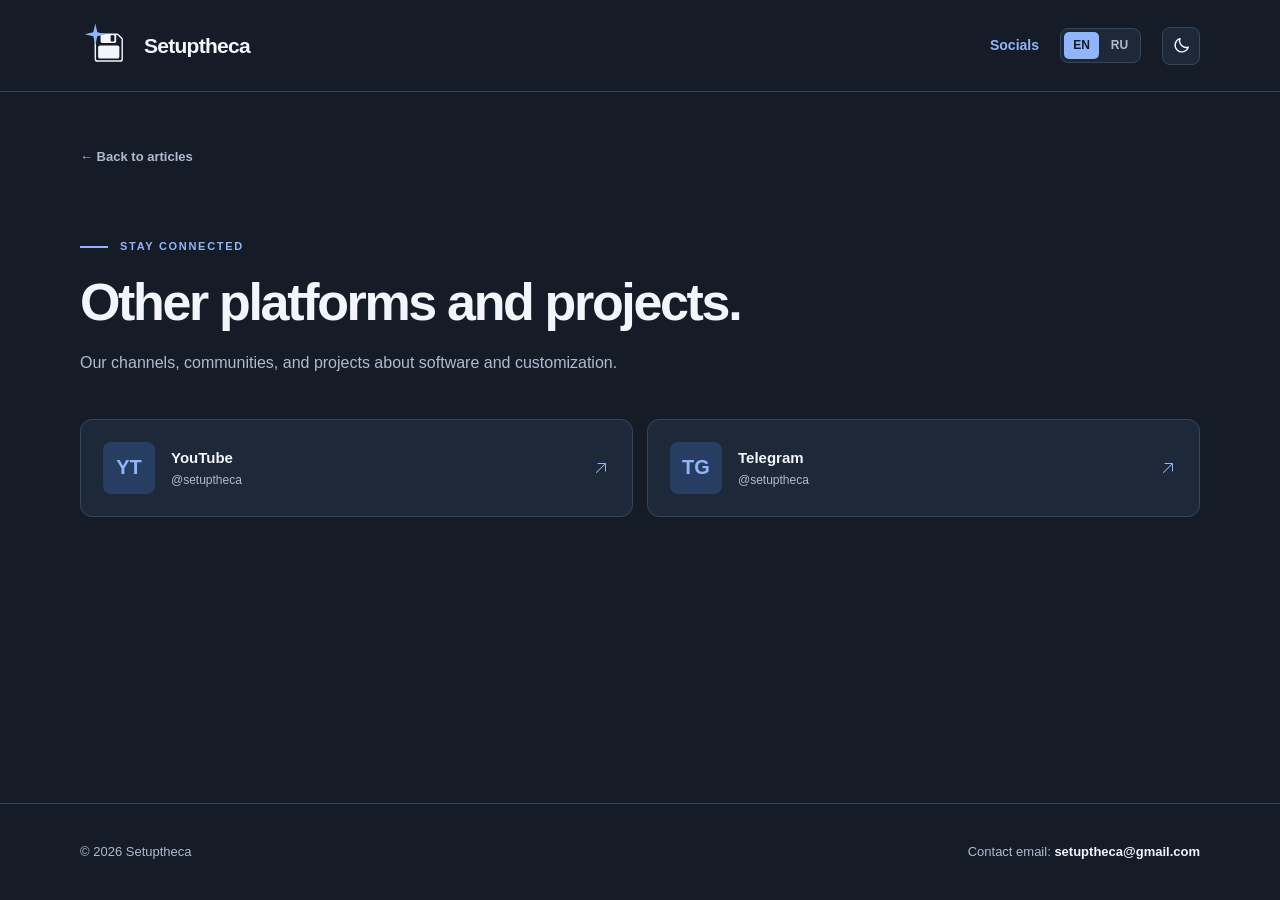
==== socials.html @ 91f32d98 "Publish initial empty Setuptheca site for GitHub Pages" ====
<!doctype html>
<html lang="en" data-theme="dark">
  <head>
    <meta charset="utf-8">
    <meta name="viewport" content="width=device-width, initial-scale=1">
    <meta name="theme-color" content="#151C28">
    <meta name="description" content="Find Setuptheca on YouTube, Telegram, and other platforms.">
    <title>Socials · Setuptheca</title>
    <link rel="icon" type="image/svg+xml" href="./assets/star.svg">
    <link rel="stylesheet" href="./assets/styles.css">
    <script type="module" src="./assets/app.js"></script>
  </head>
  <body data-page="socials">
    <a class="skip-link" href="#main" data-i18n="skipContent">Skip to content</a>
    <header class="site-header"><div class="container header-inner">
      <a class="brand" href="./" aria-label="Setuptheca, home"><span class="brand-icon"><img class="brand-image logo-light" src="./assets/logo-light.svg" alt="" width="48" height="48"><img class="brand-image logo-dark" src="./assets/logo-dark.svg" alt="" width="48" height="48"></span><span class="brand-name" data-i18n="brand">Setuptheca</span></a>
      <nav class="header-nav" aria-label="Main navigation"><a class="nav-link is-current" href="./socials.html" aria-current="page" data-i18n="socials">Socials</a><div class="language-switch" role="group" aria-label="Language"><button type="button" class="language-button" data-lang="en" aria-pressed="true">EN</button><span aria-hidden="true" class="language-divider"></span><button type="button" class="language-button" data-lang="ru" aria-pressed="false">RU</button></div><button type="button" class="theme-button" id="themeButton" aria-label="Switch to light theme" title="Switch theme"><svg class="theme-sun" aria-hidden="true" viewBox="0 0 24 24" fill="none" stroke="currentColor" stroke-width="1.8" stroke-linecap="round"><circle cx="12" cy="12" r="4"/><path d="M12 2v2m0 16v2M4.93 4.93l1.42 1.42m11.3 11.3 1.42 1.42M2 12h2m16 0h2M4.93 19.07l1.42-1.42m11.3-11.3 1.42-1.42"/></svg><svg class="theme-moon" aria-hidden="true" viewBox="0 0 24 24" fill="none" stroke="currentColor" stroke-width="1.8" stroke-linecap="round" stroke-linejoin="round"><path d="M20.6 14A8.5 8.5 0 0 1 10 3.4 8.5 8.5 0 1 0 20.6 14Z"/></svg></button></nav>
    </div></header>
    <main id="main" class="container secondary-main">
      <a class="back-link" href="./" data-i18n="backToGuides">← Back to articles</a>
      <p class="eyebrow"><span class="eyebrow-line" aria-hidden="true"></span><span data-i18n="connectKicker">STAY CONNECTED</span></p>
      <h1 class="secondary-title" data-i18n="socialsTitle">Other platforms and projects.</h1>
      <p class="secondary-description" data-i18n="socialsDescription">Our channels, communities, and projects about software and customization.</p>
      <div class="social-grid" id="socialGrid"></div>
    </main>
    <footer class="site-footer"><div class="container footer-inner"><span class="copyright">© <span id="copyrightYear">2026</span> <span data-i18n="brand">Setuptheca</span></span><span class="footer-contact"><span data-i18n="contactLabel">Contact:</span> <a href="mailto:setuptheca@gmail.com">setuptheca@gmail.com</a></span></div></footer>
  </body>
</html>
---- assets/styles.css ----
:root {
  color-scheme: light;
  --background: #F5F3ED;
  --surface: #FFFFFF;
  --surface-alt: #EBF0F7;
  --text: #202530;
  --muted: #636C7B;
  --border: #CFD6E0;
  --accent: #315EC7;
  --accent-soft: #E2EAFE;
  --on-accent: #FFFFFF;
  --page-width: 1120px;
}

html[data-theme="dark"] {
  color-scheme: dark;
  --background: #151C28;
  --surface: #1D2938;
  --surface-alt: #253346;
  --text: #F2F5FA;
  --muted: #AFBBCE;
  --border: #36465B;
  --accent: #91B5FA;
  --accent-soft: #283D62;
  --on-accent: #151C28;
}

*, *::before, *::after { box-sizing: border-box; }
html { scroll-behavior: smooth; }
body { margin: 0; min-height: 100vh; display: flex; flex-direction: column; color: var(--text); background: var(--background); font-family: Inter, -apple-system, BlinkMacSystemFont, "Segoe UI", Arial, sans-serif; font-size: 16px; line-height: 1.55; }
a { color: inherit; text-decoration: none; }
button, input, select { font: inherit; }
button { cursor: pointer; }
button:disabled { cursor: not-allowed; }
:focus-visible { outline: 3px solid var(--accent); outline-offset: 3px; }
::selection { background: var(--accent-soft); color: var(--text); }
.container { width: min(var(--page-width), calc(100% - 64px)); margin-inline: auto; }
.visually-hidden { position: absolute; width: 1px; height: 1px; overflow: hidden; clip-path: inset(50%); white-space: nowrap; }
.skip-link { position: fixed; z-index: 50; top: -80px; left: 16px; padding: 10px 14px; color: var(--on-accent); background: var(--accent); border-radius: 8px; }
.skip-link:focus { top: 12px; }

/* Header */
.site-header { border-bottom: 1px solid var(--border); background: var(--background); }
.header-inner { min-height: 91px; display: flex; justify-content: space-between; align-items: center; gap: 24px; }
.brand { display: inline-flex; gap: 10px; align-items: center; min-width: 0; flex-shrink: 0; }
.brand-icon { position: relative; width: 54px; height: 54px; display: block; flex-shrink: 0; overflow: hidden; border-radius: 6px; }
.brand-image { position: absolute; top: -3px; left: -3px; width: 60px; height: 60px; }
.logo-dark { display: none; }
html[data-theme="dark"] .logo-light { display: none; }
html[data-theme="dark"] .logo-dark { display: block; }
.brand-name { font-weight: 700; font-size: 21px; line-height: 1.2; letter-spacing: -.035em; white-space: nowrap; }
.header-nav { display: flex; align-items: center; gap: 21px; }
.nav-link { font-size: 14px; font-weight: 600; color: var(--muted); transition: color .16s; }
.nav-link:hover, .nav-link.is-current { color: var(--accent); }
.support-link { display: inline-flex; align-items: center; gap: 8px; padding: 9px 13px; border: 1px solid var(--border); border-radius: 8px; font-size: 14px; font-weight: 600; background: var(--surface); transition: border-color .16s, color .16s; }
.support-link:hover, .support-link.is-current { border-color: var(--accent); color: var(--accent); }
.support-link svg { width: 18px; height: 18px; }
.language-switch { display: inline-flex; align-items: center; gap: 3px; border: 1px solid var(--border); border-radius: 8px; padding: 3px; background: var(--surface); }
.language-button { min-width: 35px; padding: 5px 6px; border: 0; border-radius: 5px; background: transparent; color: var(--muted); font-size: 12px; line-height: 1.4; font-weight: 700; }
.language-button[aria-pressed="true"] { color: var(--on-accent); background: var(--accent); }
.language-divider { display: none; }
.theme-button { width: 38px; height: 38px; display: grid; place-items: center; padding: 0; border: 1px solid var(--border); background: var(--surface); border-radius: 8px; color: var(--text); }
.theme-button:hover { border-color: var(--accent); color: var(--accent); }
.theme-button svg { width: 19px; height: 19px; }
.theme-moon { display: none; }
html[data-theme="dark"] .theme-sun { display: none; }
html[data-theme="dark"] .theme-moon { display: block; }

/* Compact catalog introduction */
.intro { padding: 35px 0 22px; }
.intro h1 { max-width: 650px; margin: 0; font-size: clamp(25px, 3vw, 32px); line-height: 1.25; letter-spacing: -.035em; font-weight: 700; }
.intro-description { max-width: 680px; margin: 7px 0 0; font-size: 14px; line-height: 1.6; color: var(--muted); }
.eyebrow { display: flex; gap: 12px; align-items: center; margin: 0 0 24px; color: var(--accent); font-size: 11px; line-height: 1.4; font-weight: 700; letter-spacing: .155em; }
.eyebrow-line { width: 28px; height: 2px; flex-shrink: 0; background: var(--accent); }
/* Search, filter, sort */
.catalog { padding: 18px 0 95px; min-height: 490px; }
.catalog-heading { display: flex; justify-content: space-between; align-items: flex-end; flex-wrap: wrap; gap: 16px; margin-bottom: 19px; }
.section-kicker { margin: 0 0 6px; color: var(--accent); font-size: 11px; font-weight: 700; letter-spacing: .15em; }
.catalog-heading h2 { font-size: 29px; font-weight: 700; letter-spacing: -.038em; line-height: 1.25; margin: 0; }
.sort-group { display: inline-flex; align-items: center; gap: 12px; }
.sort-group label { font-size: 13px; font-weight: 500; color: var(--muted); white-space: nowrap; }
.sort-select { max-width: 160px; color: var(--text); background: var(--surface); padding: 8px 28px 8px 11px; border: 1px solid var(--border); border-radius: 8px; font-size: 13px; cursor: pointer; }
.search-row { display: flex; align-items: center; gap: 18px; }
.search-field { flex: 1 1 auto; display: flex; align-items: center; gap: 13px; height: 52px; padding: 0 16px; background: var(--surface); border: 1px solid var(--border); border-radius: 9px; transition: border-color .16s; }
.search-field:focus-within { border-color: var(--accent); outline: 1px solid var(--accent); }
.search-field svg { flex: 0 0 20px; width: 20px; height: 20px; color: var(--muted); }
.search-field input { flex: 1; min-width: 0; width: 100%; background: transparent; color: var(--text); border: 0; outline: 0; font-size: 14px; }
.search-field input::placeholder { color: var(--muted); opacity: .9; }
.search-field input::-webkit-search-cancel-button { cursor: pointer; }
.search-hint { font-family: "JetBrains Mono", ui-monospace, monospace; font-size: 12px; line-height: 1; color: var(--muted); padding: 4px 7px; background: var(--surface-alt); border: 1px solid var(--border); border-radius: 4px; }
.results-count { flex: 0 0 175px; margin: 0; text-align: right; color: var(--muted); font-size: 13px; font-variant-numeric: tabular-nums; }
.filter-row { display: flex; flex-wrap: wrap; gap: 8px; margin: 20px 0 30px; }
.category-button { padding: 7px 13px; border-radius: 7px; font-size: 13px; font-weight: 500; line-height: 1.4; color: var(--muted); background: var(--surface); border: 1px solid var(--border); transition: border-color .16s, color .16s; }
.category-button:hover { color: var(--text); border-color: var(--accent); }
.category-button[aria-pressed="true"] { color: var(--on-accent); background: var(--accent); border-color: var(--accent); }

/* Cards */
.cards-grid { display: grid; grid-template-columns: repeat(3, minmax(0, 1fr)); gap: 24px; }
.guide-card { min-width: 0; display: flex; flex-direction: column; overflow: hidden; border: 1px solid var(--border); background: var(--surface); border-radius: 12px; transition: border-color .16s, transform .16s; }
.guide-card:hover { border-color: var(--accent); transform: translateY(-3px); }
.guide-card:focus-within { border-color: var(--accent); }
.guide-card > a { display: flex; flex-direction: column; flex: 1; min-width: 0; }
.card-media { position: relative; width: 100%; aspect-ratio: 16 / 9; overflow: hidden; background: #253346; color: #F2F5FA; display: flex; flex-direction: column; justify-content: space-between; padding: 15px 18px; }
.card-media.variant-light { background: #E2EAFE; color: #202530; }
.card-media.variant-paper { background: #EBF0F7; color: #202530; }
.card-media.variant-dark { background: #253346; color: #F2F5FA; }
.card-media.variant-deep { background: #151C28; color: #F2F5FA; }
.card-media::before { content: ""; position: absolute; top: 13%; bottom: 14%; right: 21%; width: 1px; background: currentColor; opacity: .17; transform: rotate(-28deg); }
.cover-top, .cover-bottom { position: relative; z-index: 1; display: flex; justify-content: space-between; align-items: center; gap: 8px; font-family: "JetBrains Mono", ui-monospace, monospace; font-size: 9px; font-weight: 600; letter-spacing: .09em; opacity: .75; }
.cover-top .cover-number { opacity: .75; font-variant-numeric: tabular-nums; }
.cover-middle { position: relative; z-index: 1; display: flex; justify-content: space-between; align-items: center; gap: 6px; }
.cover-title { display: block; max-width: 66%; font-size: clamp(15px, 1.6vw, 23px); font-weight: 700; letter-spacing: -.045em; line-height: 1.17; overflow-wrap: anywhere; white-space: pre-line; }
.cover-symbol { display: grid; place-items: center; width: 67px; height: 67px; flex-shrink: 0; color: #91B5FA; }
.variant-light .cover-symbol, .variant-paper .cover-symbol { color: #315EC7; }
.cover-symbol svg { display: block; width: 100%; height: 100%; }
.cover-bottom .cover-spark { display: grid; place-items: center; width: 16px; height: 16px; }
.cover-bottom .cover-spark svg { display: block; width: 100%; height: 100%; color: #91B5FA; }
.variant-light .cover-spark svg, .variant-paper .cover-spark svg { color: #315EC7; }
.card-body { padding: 19px 19px 17px; display: flex; flex-direction: column; flex: 1; }
.card-category { margin: 0 0 9px; color: var(--accent); text-transform: uppercase; font-size: 10px; font-weight: 700; letter-spacing: .105em; }
.card-title { margin: 0; font-size: 17px; line-height: 1.35; font-weight: 700; letter-spacing: -.023em; }
.card-description { margin: 9px 0 19px; color: var(--muted); font-size: 13px; line-height: 1.56; display: -webkit-box; -webkit-box-orient: vertical; -webkit-line-clamp: 3; overflow: hidden; }
.card-meta { display: flex; align-items: center; justify-content: space-between; gap: 9px; margin-top: auto; padding-top: 12px; border-top: 1px solid var(--border); font-size: 11px; color: var(--muted); font-variant-numeric: tabular-nums; }
.card-meta span { white-space: nowrap; }
.card-meta svg { display: inline-block; vertical-align: -2px; width: 13px; height: 13px; margin-right: 4px; }
.load-more-wrap { text-align: center; margin-top: 42px; }
.load-more { padding: 11px 24px; border: 1px solid var(--border); border-radius: 8px; background: var(--surface); color: var(--text); font-weight: 600; font-size: 14px; }
.load-more:hover { border-color: var(--accent); color: var(--accent); }
.empty-state { padding: 68px 20px 76px; text-align: center; border: 1px dashed var(--border); border-radius: 12px; background: var(--surface); }
.empty-state[hidden], .load-more-wrap[hidden] { display: none; }
.empty-illustration { display: grid; place-items: center; width: 82px; height: 82px; margin: 0 auto 20px; border-radius: 12px; background: var(--accent-soft); color: var(--accent); }
.empty-illustration svg { width: 41px; height: 41px; }
.empty-state h3 { margin: 0; font-size: 21px; letter-spacing: -.02em; }
.empty-state p { max-width: 460px; margin: 8px auto 0; color: var(--muted); font-size: 14px; }
.text-button { padding: 9px 12px; margin-top: 16px; background: none; border: 0; color: var(--accent); font-size: 14px; font-weight: 600; }

/* Secondary pages */
.secondary-main { flex: 1; padding-top: 52px; padding-bottom: 110px; }
.back-link { display: inline-block; color: var(--muted); font-size: 13px; font-weight: 600; margin: 0 0 72px; }
.back-link:hover { color: var(--accent); }
.secondary-main .eyebrow { margin-bottom: 18px; }
.secondary-title { max-width: 760px; font-size: clamp(36px, 5vw, 52px); line-height: 1.15; letter-spacing: -.045em; margin: 0; }
.secondary-description { max-width: 620px; margin: 17px 0 42px; color: var(--muted); line-height: 1.7; }
.social-grid { display: grid; grid-template-columns: repeat(2, minmax(0, 1fr)); gap: 14px; }
.social-card { min-width: 0; padding: 22px; display: flex; align-items: center; gap: 16px; background: var(--surface); border: 1px solid var(--border); border-radius: 12px; transition: border-color .16s; }
.social-card:hover { border-color: var(--accent); }
.social-monogram { display: grid; place-items: center; height: 52px; width: 52px; flex-shrink: 0; border-radius: 8px; background: var(--accent-soft); color: var(--accent); font-weight: 700; font-size: 20px; }
.social-content { min-width: 0; flex: 1; }
.social-content strong { display: block; font-size: 15px; }
.social-content span { display: block; margin-top: 2px; color: var(--muted); font-size: 12px; overflow-wrap: anywhere; }
.social-arrow { width: 18px; height: 18px; flex-shrink: 0; color: var(--accent); }
.donation-panel { max-width: 850px; display: flex; align-items: center; gap: 22px; background: var(--surface); border: 1px solid var(--border); border-radius: 12px; padding: 27px; }
.donation-icon { display: grid; place-items: center; width: 66px; height: 66px; flex-shrink: 0; color: var(--accent); background: var(--accent-soft); border-radius: 10px; }
.donation-icon svg { height: 35px; width: 35px; }
.donation-panel h2 { margin: 0 0 4px; font-size: 19px; letter-spacing: -.02em; }
.donation-panel p { margin: 0; font-size: 13px; color: var(--muted); }
.donation-action { margin-left: auto; flex-shrink: 0; display: inline-flex; gap: 10px; align-items: center; padding: 11px 15px; background: var(--accent); color: var(--on-accent); border-radius: 8px; font-weight: 700; font-size: 13px; }
.donation-action:hover { filter: brightness(.95); }
.donation-action svg { width: 17px; height: 17px; }
.article-shell { max-width: 760px; margin-inline: auto; }
.article-title { font-size: clamp(32px, 5vw, 46px); line-height: 1.18; letter-spacing: -.044em; margin: 0 0 16px; }
.article-lead { margin: 0 0 20px; font-size: 17px; color: var(--muted); line-height: 1.7; }
.article-meta-line { display: flex; align-items: center; flex-wrap: wrap; gap: 14px; margin-bottom: 30px; color: var(--muted); font-size: 13px; }
.article-cover { border-radius: 12px; overflow: hidden; margin-bottom: 30px; }
.article-cover .cover-title { font-size: clamp(30px, 6vw, 52px); }
.article-cover .cover-symbol { width: 120px; height: 120px; }
.article-demo-message { padding: 22px 24px; background: var(--surface-alt); border: 1px solid var(--border); border-radius: 9px; color: var(--muted); font-size: 14px; }
.article-demo-message strong { display: block; margin-bottom: 6px; color: var(--text); font-size: 16px; }

/* Footer */
.site-footer { margin-top: auto; border-top: 1px solid var(--border); }
.footer-inner { min-height: 96px; display: flex; justify-content: space-between; align-items: center; gap: 20px; color: var(--muted); font-size: 13px; }
.footer-inner a:hover { color: var(--accent); }
.footer-contact a { color: var(--text); font-weight: 600; }

@media (max-width: 900px) {
  .header-nav { gap: 12px; }
  .cards-grid { grid-template-columns: repeat(2, minmax(0, 1fr)); gap: 18px; }
  .cover-title { font-size: 21px; }
  .brand-name { font-size: 19px; }
}

@media (max-width: 680px) {
  .container { width: min(var(--page-width), calc(100% - 32px)); }
  .header-inner { min-height: 0; padding-top: 13px; padding-bottom: 12px; align-items: flex-start; flex-wrap: wrap; gap: 9px; }
  .brand { min-height: 44px; }
  .brand-icon { width: 45px; height: 45px; }
  .brand-image { width: 50px; height: 50px; top: -2px; left: -2px; }
  .brand-name { font-size: 20px; }
  .header-nav { width: 100%; justify-content: space-between; gap: 8px; flex-wrap: wrap; }
  .nav-link { font-size: 13px; }
  .support-link { padding: 7px 9px; font-size: 12px; }
  .support-link svg { width: 16px; height: 16px; }
  .language-button { min-width: 31px; font-size: 11px; }
  .theme-button { height: 35px; width: 35px; }
  .intro { padding: 28px 0 15px; }
  .intro h1 { font-size: 26px; }
  .intro-description { font-size: 13px; }
  .catalog { padding: 16px 0 80px; }
  .catalog-heading h2 { font-size: 26px; }
  .search-row { align-items: stretch; flex-direction: column; gap: 8px; }
  .results-count { flex: none; text-align: left; padding-left: 2px; }
  .filter-row { margin-top: 16px; gap: 7px; }
  .cards-grid { grid-template-columns: 1fr; gap: 17px; }
  .cover-title { font-size: clamp(23px, 7vw, 33px); }
  .cover-symbol { width: 88px; height: 88px; }
  .card-media { padding: 18px 22px; }
  .social-grid { grid-template-columns: 1fr; }
  .secondary-main { padding-top: 28px; padding-bottom: 80px; }
  .back-link { margin-bottom: 50px; }
  .donation-panel { flex-wrap: wrap; padding: 21px; }
  .donation-action { width: 100%; justify-content: center; margin-left: 0; }
  .footer-inner { min-height: 85px; flex-wrap: wrap; justify-content: flex-start; gap: 0 20px; padding: 22px 0; }
}

@media (max-width: 360px) {
  .header-nav { gap: 4px; }
  .support-link { gap: 5px; padding: 7px 8px; }
  .brand-name { font-size: 18px; }
  .sort-group { width: 100%; justify-content: space-between; }
}

@media (prefers-reduced-motion: reduce) {
  html { scroll-behavior: auto; }
  *, *::before, *::after { transition-duration: .01ms !important; animation-duration: .01ms !important; }
}

/* A real Markdown article and its reading tools */
.card-media.has-cover-image { padding: 0; background: var(--surface-alt); }
.has-cover-image img { width: 100%; height: 100%; object-fit: contain; display: block; }
.article-page-main { padding-top: 30px; padding-bottom: 105px; }
.article-back { margin: 0 0 42px; }
.reading-grid { display: grid; grid-template-columns: minmax(0, 1fr) 235px; gap: 45px; align-items: start; }
.reading-main { min-width: 0; }
.reading-main > .section-kicker { margin-bottom: 12px; }
.reading-main > .article-title { max-width: 800px; }
.reading-main > .article-lead { font-size: 17px; }
.reading-main > .article-meta-line { padding-bottom: 26px; border-bottom: 1px solid var(--border); margin-bottom: 27px; }
.draft-label { border-radius: 5px; background: var(--accent-soft); padding: 4px 7px; color: var(--accent); font-weight: 600; }
.reading-cover { margin: 0 0 34px; border: 1px solid var(--border); border-radius: 12px; overflow: hidden; background: var(--surface-alt); }
.reading-cover img { display: block; width: 100%; height: auto; aspect-ratio: 16 / 9; object-fit: contain; }
.video-links { margin: -3px 0 25px; padding: 18px 22px; border-radius: 9px; border: 1px solid var(--border); background: var(--surface); }
.video-links h2 { margin: 0 0 8px; font-size: 15px; }
.video-links a { display: block; width: fit-content; margin: 6px 0; font-size: 14px; color: var(--accent); }
.video-links a:hover { text-decoration: underline; }
.download-panel { margin-bottom: 26px; border: 1px solid var(--border); border-radius: 10px; background: var(--surface); overflow: hidden; }
.download-panel summary { display: flex; justify-content: space-between; align-items: center; gap: 12px; padding: 17px 20px; cursor: pointer; list-style: none; font-weight: 700; font-size: 15px; }
.download-panel summary::-webkit-details-marker { display: none; }
.download-panel summary:hover { color: var(--accent); }
.download-summary-left { display: inline-flex; align-items: center; gap: 12px; }
.download-chevron { display: inline-flex; align-items: center; justify-content: center; width: 20px; height: 20px; flex: 0 0 20px; color: var(--accent); transform: rotate(0deg); transition: transform .18s; }
.download-chevron svg { display: block; width: 20px; height: 20px; fill: none; stroke: currentColor; stroke-width: 2.8; stroke-linecap: round; stroke-linejoin: round; }
.download-panel[open] .download-chevron { transform: rotate(90deg); }
.download-count { color: var(--muted); font-size: 12px; font-weight: 500; white-space: nowrap; }
.download-contents { padding: 4px 20px 20px; border-top: 1px solid var(--border); }
.download-row { display: flex; justify-content: space-between; align-items: center; gap: 18px; padding: 15px 0; border-bottom: 1px solid var(--border); }
.download-info { display: flex; flex-direction: column; gap: 5px; min-width: 0; }
.download-info strong { font-size: 13px; font-weight: 600; }
.download-info small { color: var(--muted); font-size: 12px; overflow-wrap: anywhere; }
.download-row a { flex-shrink: 0; font-size: 12px; font-weight: 700; color: var(--accent); }
.download-row a:hover, .download-all:hover { text-decoration: underline; }
.download-all-wrap { padding-top: 19px; text-align: right; }
.download-all { display: inline-block; padding: 10px 14px; background: var(--accent); color: var(--on-accent); font-size: 12px; font-weight: 700; border-radius: 7px; }
.download-all:hover { text-decoration: none; filter: brightness(.95); }
.desktop-toc { min-width: 0; align-self: stretch; }
.desktop-toc nav { position: sticky; top: 28px; max-height: calc(100vh - 56px); overflow-y: auto; border-left: 1px solid var(--border); padding: 7px 0 15px 18px; }
.desktop-toc h2 { margin: 0 0 15px; font-size: 12px; font-weight: 700; text-transform: uppercase; letter-spacing: .09em; color: var(--muted); }
.desktop-toc ol, .mobile-toc ol { list-style: none; margin: 0; padding: 0; }
.desktop-toc li { margin: 0 0 3px; }
.desktop-toc a { display: block; padding: 6px 8px; border-radius: 5px; font-size: 12px; color: var(--muted); line-height: 1.55; transition: background .15s, color .15s; }
.desktop-toc a:hover, .desktop-toc a.is-active { color: var(--accent); background: var(--accent-soft); }
.toc-sublevel { padding-left: 13px; }
.mobile-toc { display: none; }
.article-prose { font-size: 16px; line-height: 1.82; color: var(--text); overflow-wrap: anywhere; }
.article-prose h2, .article-prose h3 { margin: 41px 0 14px; letter-spacing: -.03em; line-height: 1.3; scroll-margin-top: 24px; }
.article-prose h2 { font-size: 26px; }
.article-prose h3 { font-size: 20px; }
.article-prose p, .article-prose ul, .article-prose ol { margin: 0 0 21px; }
.article-prose ul, .article-prose ol { padding-left: 25px; }
.article-prose li { padding-left: 4px; margin: 5px 0; }
.article-prose li::marker { color: var(--accent); }
.article-prose strong { font-weight: 700; }
.article-prose a { color: var(--accent); text-decoration: underline; text-underline-offset: 3px; }
.article-prose a:hover { text-decoration-thickness: 2px; }
.article-prose img { display: block; max-width: 100%; width: auto; height: auto; border: 1px solid var(--border); border-radius: 9px; margin: 26px auto; }
.article-prose :not(pre) > code { padding: 2px 5px; border: 1px solid var(--border); border-radius: 4px; background: var(--surface-alt); font-size: .85em; }
.article-prose pre { position: relative; border-radius: 9px; padding: 24px 19px; margin: 24px 0; border: 1px solid #405475; font-family: ui-monospace, 'Cascadia Code', 'SFMono-Regular', Consolas, monospace; font-size: 13px; line-height: 1.65; overflow-x: auto; }
.article-prose pre code { display: block; padding-top: 15px; font: inherit; }
.copy-code { position: absolute; top: 9px; right: 9px; padding: 5px 9px; border-radius: 5px; font-size: 11px; border: 1px solid #627b9d; color: #d6e2fa; background: #273b58; cursor: pointer; }
.copy-code:hover { background: #38527a; }
.related-articles { margin-top: 65px; padding-top: 26px; border-top: 1px solid var(--border); }
.related-articles h2 { font-size: 20px; }
.related-articles > div { display: flex; flex-direction: column; gap: 9px; }
.related-articles a { display: flex; justify-content: space-between; padding: 13px 15px; border: 1px solid var(--border); border-radius: 8px; font-size: 14px; }
.related-articles a:hover { border-color: var(--accent); color: var(--accent); }

@media (max-width: 920px) {
  .reading-grid { grid-template-columns: minmax(0, 1fr) 190px; gap: 25px; }
}
@media (max-width: 740px) {
  .reading-grid { display: block; }
  .desktop-toc { display: none; }
  .mobile-toc { display: block; margin-bottom: 26px; padding: 15px 19px; background: var(--surface); border: 1px solid var(--border); border-radius: 9px; }
  .mobile-toc summary { cursor: pointer; font-weight: 700; font-size: 14px; }
  .mobile-toc ol { padding-top: 13px; }
  .mobile-toc li { margin: 7px 0; }
  .mobile-toc a { color: var(--accent); font-size: 13px; }
  .article-page-main { padding-top: 23px; }
  .article-back { margin-bottom: 30px; }
  .reading-main > .article-lead { font-size: 15px; }
  .article-prose { font-size: 15px; }
  .article-prose h2 { font-size: 23px; }
}
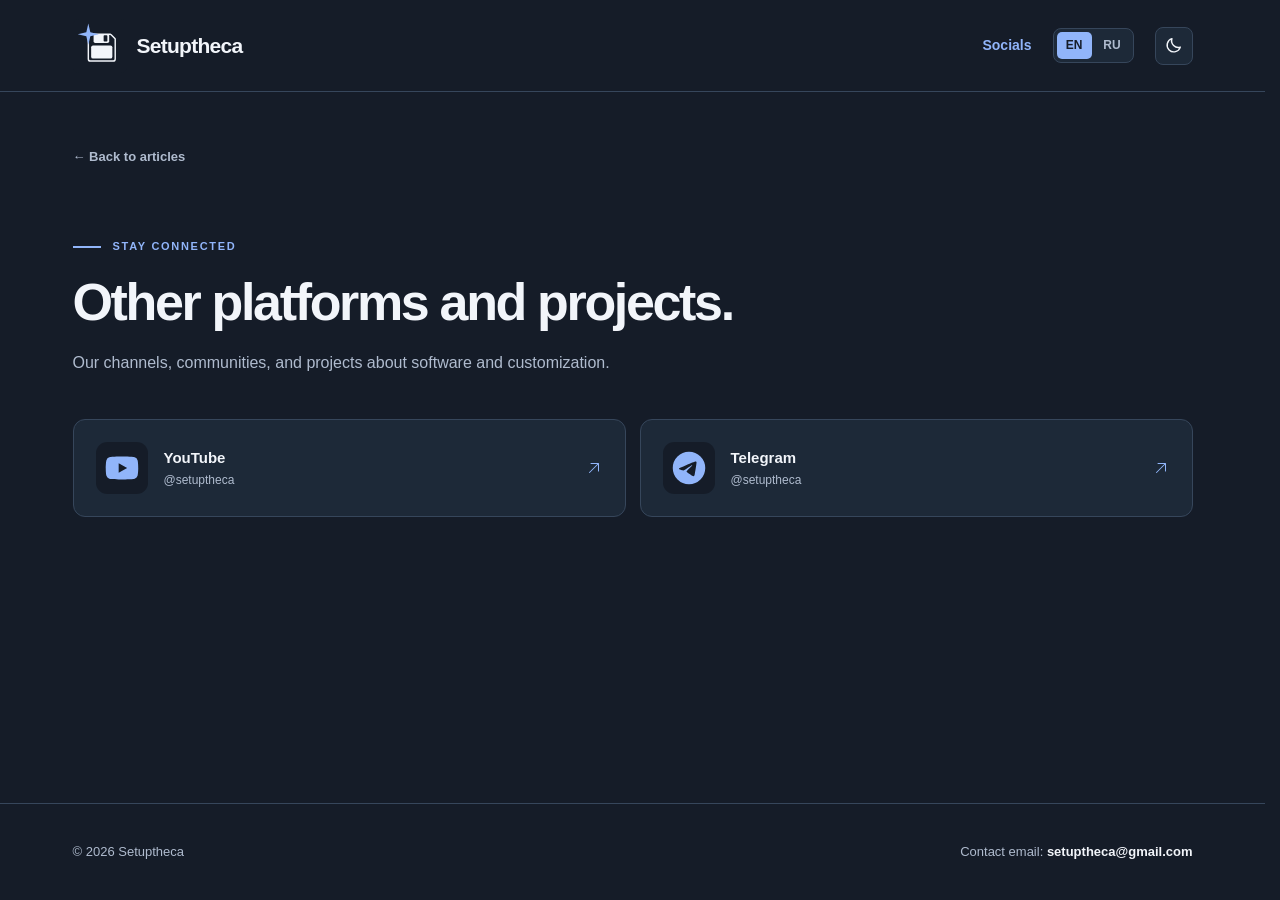
==== commit 7bb73f84: "Fix horizontal shift on socials language toggle" ====
--- a/socials.html
+++ b/socials.html
@@ -1,5 +1,5 @@
 <!doctype html>
-<html lang="en" data-theme="dark">
+<html lang="en" data-theme="dark" class="socials-root">
   <head>
     <meta charset="utf-8">
     <meta name="viewport" content="width=device-width, initial-scale=1">
--- a/assets/styles.css
+++ b/assets/styles.css
@@ -27,6 +27,7 @@
 
 *, *::before, *::after { box-sizing: border-box; }
 html { scroll-behavior: smooth; }
+html.socials-root { scrollbar-gutter: stable; }
 body { margin: 0; min-height: 100vh; display: flex; flex-direction: column; color: var(--text); background: var(--background); font-family: Inter, -apple-system, BlinkMacSystemFont, "Segoe UI", Arial, sans-serif; font-size: 16px; line-height: 1.55; }
 a { color: inherit; text-decoration: none; }
 button, input, select { font: inherit; }
@@ -90,6 +91,8 @@
 .search-hint { font-family: "JetBrains Mono", ui-monospace, monospace; font-size: 12px; line-height: 1; color: var(--muted); padding: 4px 7px; background: var(--surface-alt); border: 1px solid var(--border); border-radius: 4px; }
 .results-count { flex: 0 0 175px; margin: 0; text-align: right; color: var(--muted); font-size: 13px; font-variant-numeric: tabular-nums; }
 .filter-row { display: flex; flex-wrap: wrap; gap: 8px; margin: 20px 0 30px; }
+.filter-row[hidden] { display: none; }
+.filter-row[hidden] + .cards-grid { margin-top: 30px; }
 .category-button { padding: 7px 13px; border-radius: 7px; font-size: 13px; font-weight: 500; line-height: 1.4; color: var(--muted); background: var(--surface); border: 1px solid var(--border); transition: border-color .16s, color .16s; }
 .category-button:hover { color: var(--text); border-color: var(--accent); }
 .category-button[aria-pressed="true"] { color: var(--on-accent); background: var(--accent); border-color: var(--accent); }
@@ -144,7 +147,11 @@
 .social-grid { display: grid; grid-template-columns: repeat(2, minmax(0, 1fr)); gap: 14px; }
 .social-card { min-width: 0; padding: 22px; display: flex; align-items: center; gap: 16px; background: var(--surface); border: 1px solid var(--border); border-radius: 12px; transition: border-color .16s; }
 .social-card:hover { border-color: var(--accent); }
-.social-monogram { display: grid; place-items: center; height: 52px; width: 52px; flex-shrink: 0; border-radius: 8px; background: var(--accent-soft); color: var(--accent); font-weight: 700; font-size: 20px; }
+.social-logo { position: relative; display: block; height: 52px; width: 52px; flex-shrink: 0; }
+.social-logo img { position: absolute; inset: 0; display: block; width: 100%; height: 100%; }
+.social-logo img.social-logo-dark { display: none; }
+html[data-theme="dark"] .social-logo img.social-logo-light { display: none; }
+html[data-theme="dark"] .social-logo img.social-logo-dark { display: block; }
 .social-content { min-width: 0; flex: 1; }
 .social-content strong { display: block; font-size: 15px; }
 .social-content span { display: block; margin-top: 2px; color: var(--muted); font-size: 12px; overflow-wrap: anywhere; }
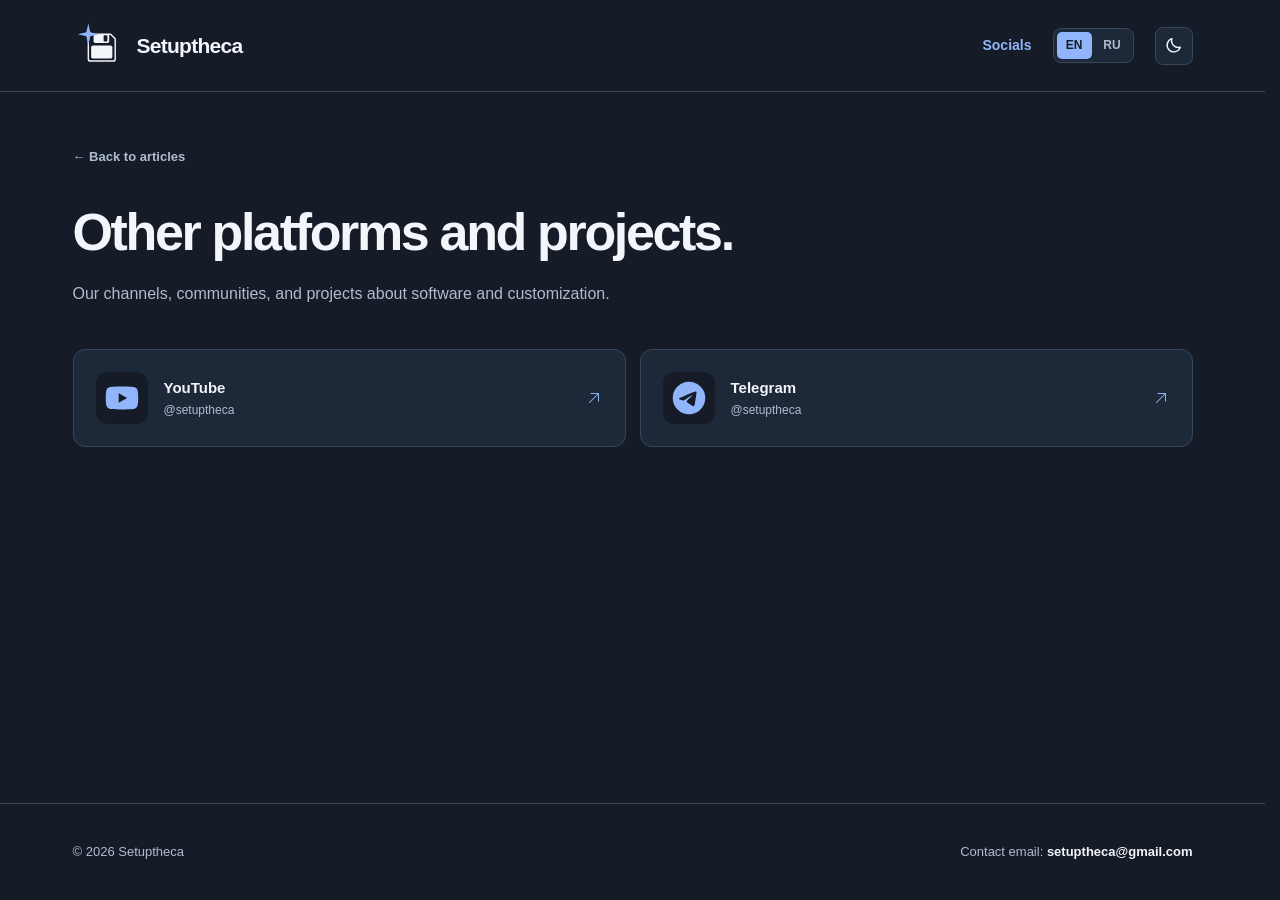
==== commit a2c4d9c8: "Remove socials eyebrow and lift page heading" ====
--- a/socials.html
+++ b/socials.html
@@ -18,7 +18,6 @@
     </div></header>
     <main id="main" class="container secondary-main">
       <a class="back-link" href="./" data-i18n="backToGuides">← Back to articles</a>
-      <p class="eyebrow"><span class="eyebrow-line" aria-hidden="true"></span><span data-i18n="connectKicker">STAY CONNECTED</span></p>
       <h1 class="secondary-title" data-i18n="socialsTitle">Other platforms and projects.</h1>
       <p class="secondary-description" data-i18n="socialsDescription">Our channels, communities, and projects about software and customization.</p>
       <div class="social-grid" id="socialGrid"></div>
--- a/assets/styles.css
+++ b/assets/styles.css
@@ -141,6 +141,7 @@
 .secondary-main { flex: 1; padding-top: 52px; padding-bottom: 110px; }
 .back-link { display: inline-block; color: var(--muted); font-size: 13px; font-weight: 600; margin: 0 0 72px; }
 .back-link:hover { color: var(--accent); }
+.socials-root .back-link { margin-bottom: 36px; }
 .secondary-main .eyebrow { margin-bottom: 18px; }
 .secondary-title { max-width: 760px; font-size: clamp(36px, 5vw, 52px); line-height: 1.15; letter-spacing: -.045em; margin: 0; }
 .secondary-description { max-width: 620px; margin: 17px 0 42px; color: var(--muted); line-height: 1.7; }
@@ -215,6 +216,7 @@
   .social-grid { grid-template-columns: 1fr; }
   .secondary-main { padding-top: 28px; padding-bottom: 80px; }
   .back-link { margin-bottom: 50px; }
+  .socials-root .back-link { margin-bottom: 26px; }
   .donation-panel { flex-wrap: wrap; padding: 21px; }
   .donation-action { width: 100%; justify-content: center; margin-left: 0; }
   .footer-inner { min-height: 85px; flex-wrap: wrap; justify-content: flex-start; gap: 0 20px; padding: 22px 0; }
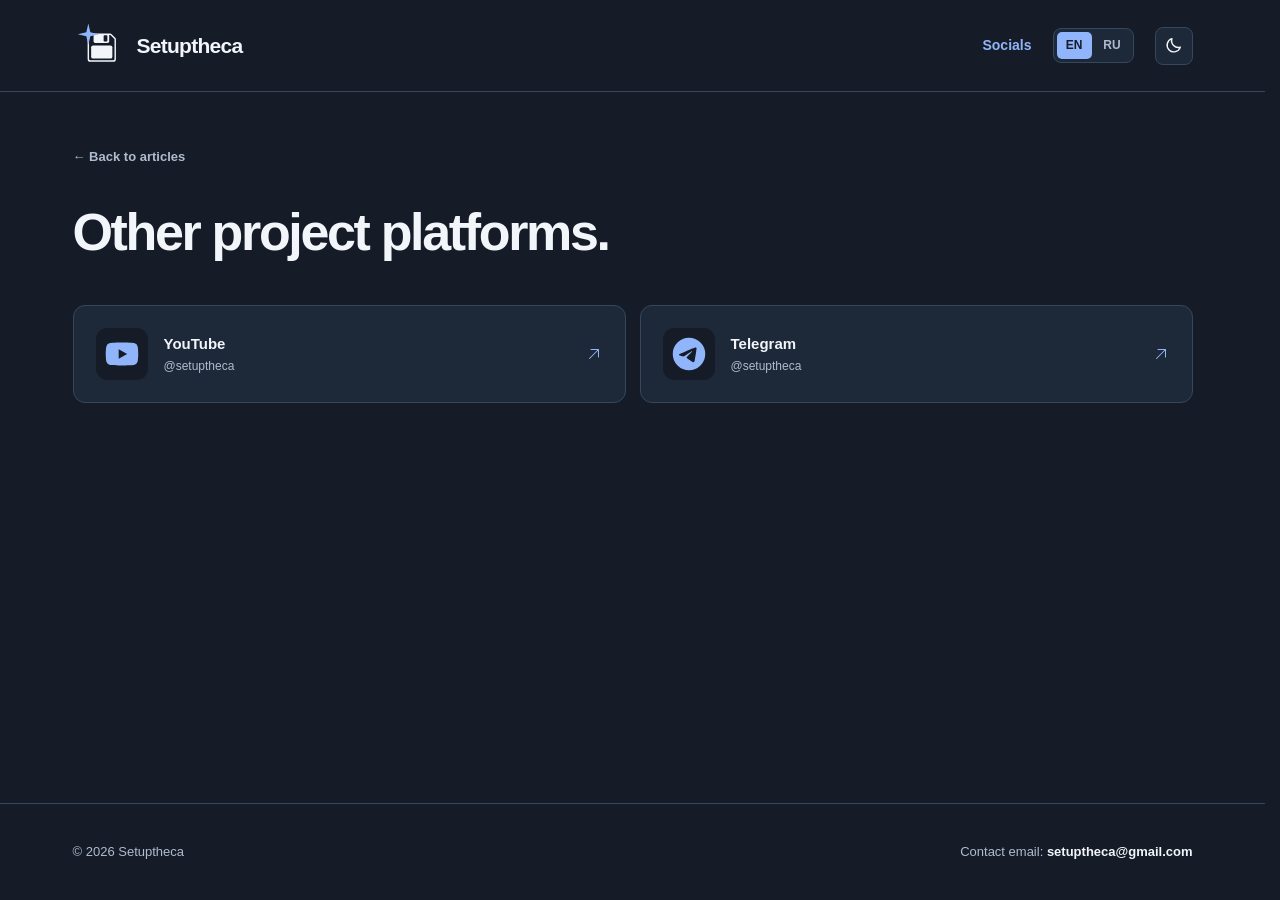
==== commit 62515c37: "Simplify socials heading and remove description" ====
--- a/socials.html
+++ b/socials.html
@@ -18,8 +18,7 @@
     </div></header>
     <main id="main" class="container secondary-main">
       <a class="back-link" href="./" data-i18n="backToGuides">← Back to articles</a>
-      <h1 class="secondary-title" data-i18n="socialsTitle">Other platforms and projects.</h1>
-      <p class="secondary-description" data-i18n="socialsDescription">Our channels, communities, and projects about software and customization.</p>
+      <h1 class="secondary-title" data-i18n="socialsTitle">Other project platforms.</h1>
       <div class="social-grid" id="socialGrid"></div>
     </main>
     <footer class="site-footer"><div class="container footer-inner"><span class="copyright">© <span id="copyrightYear">2026</span> <span data-i18n="brand">Setuptheca</span></span><span class="footer-contact"><span data-i18n="contactLabel">Contact:</span> <a href="mailto:setuptheca@gmail.com">setuptheca@gmail.com</a></span></div></footer>
--- a/assets/styles.css
+++ b/assets/styles.css
@@ -28,6 +28,11 @@
 *, *::before, *::after { box-sizing: border-box; }
 html { scroll-behavior: smooth; }
 html.socials-root { scrollbar-gutter: stable; }
+html.theme-changing, html.theme-changing *, html.theme-changing *::before, html.theme-changing *::after {
+  transition-property: color, background-color, border-color, opacity, fill, stroke, box-shadow;
+  transition-duration: 320ms;
+  transition-timing-function: ease;
+}
 body { margin: 0; min-height: 100vh; display: flex; flex-direction: column; color: var(--text); background: var(--background); font-family: Inter, -apple-system, BlinkMacSystemFont, "Segoe UI", Arial, sans-serif; font-size: 16px; line-height: 1.55; }
 a { color: inherit; text-decoration: none; }
 button, input, select { font: inherit; }
@@ -46,9 +51,9 @@
 .brand { display: inline-flex; gap: 10px; align-items: center; min-width: 0; flex-shrink: 0; }
 .brand-icon { position: relative; width: 54px; height: 54px; display: block; flex-shrink: 0; overflow: hidden; border-radius: 6px; }
 .brand-image { position: absolute; top: -3px; left: -3px; width: 60px; height: 60px; }
-.logo-dark { display: none; }
-html[data-theme="dark"] .logo-light { display: none; }
-html[data-theme="dark"] .logo-dark { display: block; }
+.logo-dark { opacity: 0; }
+html[data-theme="dark"] .logo-light { opacity: 0; }
+html[data-theme="dark"] .logo-dark { opacity: 1; }
 .brand-name { font-weight: 700; font-size: 21px; line-height: 1.2; letter-spacing: -.035em; white-space: nowrap; }
 .header-nav { display: flex; align-items: center; gap: 21px; }
 .nav-link { font-size: 14px; font-weight: 600; color: var(--muted); transition: color .16s; }
@@ -60,12 +65,12 @@
 .language-button { min-width: 35px; padding: 5px 6px; border: 0; border-radius: 5px; background: transparent; color: var(--muted); font-size: 12px; line-height: 1.4; font-weight: 700; }
 .language-button[aria-pressed="true"] { color: var(--on-accent); background: var(--accent); }
 .language-divider { display: none; }
-.theme-button { width: 38px; height: 38px; display: grid; place-items: center; padding: 0; border: 1px solid var(--border); background: var(--surface); border-radius: 8px; color: var(--text); }
+.theme-button { position: relative; width: 38px; height: 38px; display: grid; place-items: center; padding: 0; border: 1px solid var(--border); background: var(--surface); border-radius: 8px; color: var(--text); }
 .theme-button:hover { border-color: var(--accent); color: var(--accent); }
-.theme-button svg { width: 19px; height: 19px; }
-.theme-moon { display: none; }
-html[data-theme="dark"] .theme-sun { display: none; }
-html[data-theme="dark"] .theme-moon { display: block; }
+.theme-button svg { position: absolute; inset: 0; margin: auto; width: 19px; height: 19px; pointer-events: none; }
+.theme-moon { opacity: 0; }
+html[data-theme="dark"] .theme-sun { opacity: 0; }
+html[data-theme="dark"] .theme-moon { opacity: 1; }
 
 /* Compact catalog introduction */
 .intro { padding: 35px 0 22px; }
@@ -144,15 +149,15 @@
 .socials-root .back-link { margin-bottom: 36px; }
 .secondary-main .eyebrow { margin-bottom: 18px; }
 .secondary-title { max-width: 760px; font-size: clamp(36px, 5vw, 52px); line-height: 1.15; letter-spacing: -.045em; margin: 0; }
-.secondary-description { max-width: 620px; margin: 17px 0 42px; color: var(--muted); line-height: 1.7; }
+.socials-root .secondary-title { margin-bottom: 42px; }
 .social-grid { display: grid; grid-template-columns: repeat(2, minmax(0, 1fr)); gap: 14px; }
 .social-card { min-width: 0; padding: 22px; display: flex; align-items: center; gap: 16px; background: var(--surface); border: 1px solid var(--border); border-radius: 12px; transition: border-color .16s; }
 .social-card:hover { border-color: var(--accent); }
 .social-logo { position: relative; display: block; height: 52px; width: 52px; flex-shrink: 0; }
 .social-logo img { position: absolute; inset: 0; display: block; width: 100%; height: 100%; }
-.social-logo img.social-logo-dark { display: none; }
-html[data-theme="dark"] .social-logo img.social-logo-light { display: none; }
-html[data-theme="dark"] .social-logo img.social-logo-dark { display: block; }
+.social-logo img.social-logo-dark { opacity: 0; }
+html[data-theme="dark"] .social-logo img.social-logo-light { opacity: 0; }
+html[data-theme="dark"] .social-logo img.social-logo-dark { opacity: 1; }
 .social-content { min-width: 0; flex: 1; }
 .social-content strong { display: block; font-size: 15px; }
 .social-content span { display: block; margin-top: 2px; color: var(--muted); font-size: 12px; overflow-wrap: anywhere; }
@@ -214,6 +219,7 @@
   .cover-symbol { width: 88px; height: 88px; }
   .card-media { padding: 18px 22px; }
   .social-grid { grid-template-columns: 1fr; }
+  .socials-root .secondary-title { margin-bottom: 30px; }
   .secondary-main { padding-top: 28px; padding-bottom: 80px; }
   .back-link { margin-bottom: 50px; }
   .socials-root .back-link { margin-bottom: 26px; }
@@ -227,6 +233,12 @@
   .support-link { gap: 5px; padding: 7px 8px; }
   .brand-name { font-size: 18px; }
   .sort-group { width: 100%; justify-content: space-between; }
+}
+
+@media (prefers-reduced-motion: reduce) {
+  html.theme-changing, html.theme-changing *, html.theme-changing *::before, html.theme-changing *::after {
+    transition: none;
+  }
 }
 
 @media (prefers-reduced-motion: reduce) {
